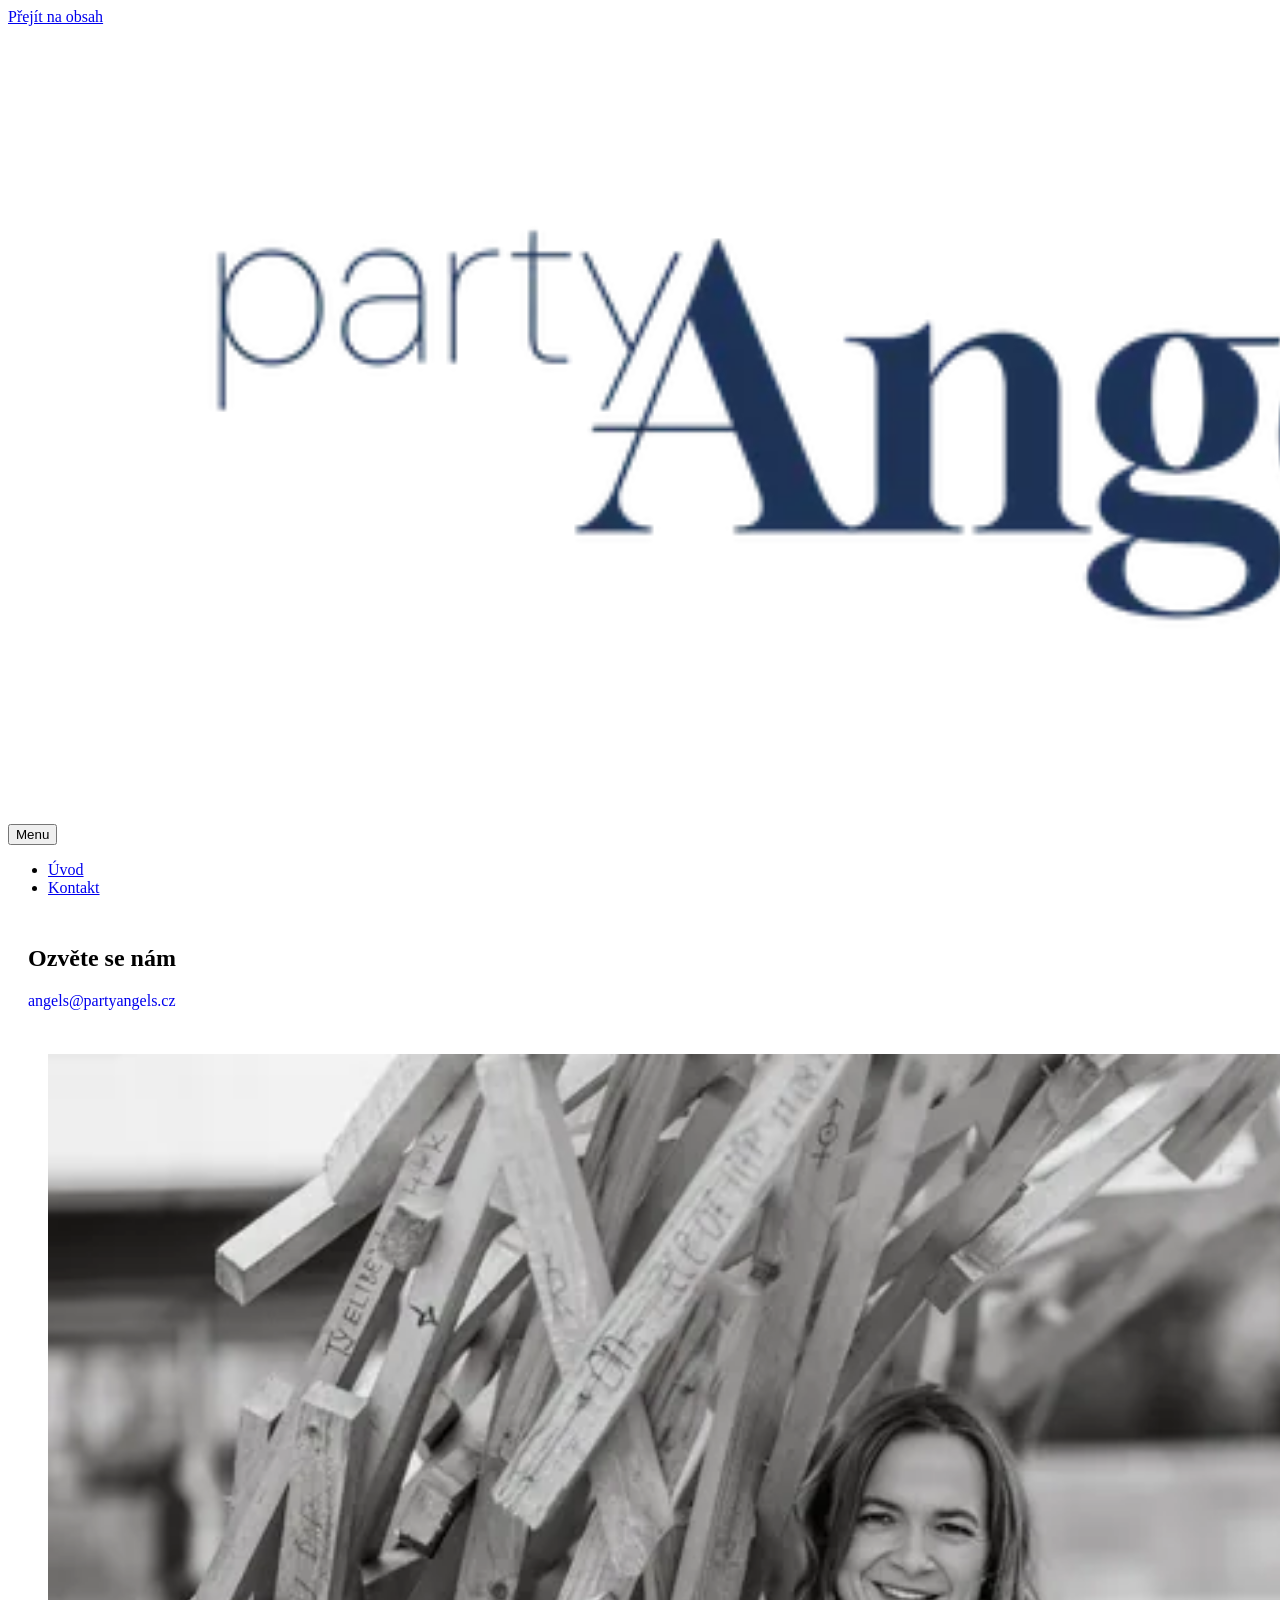
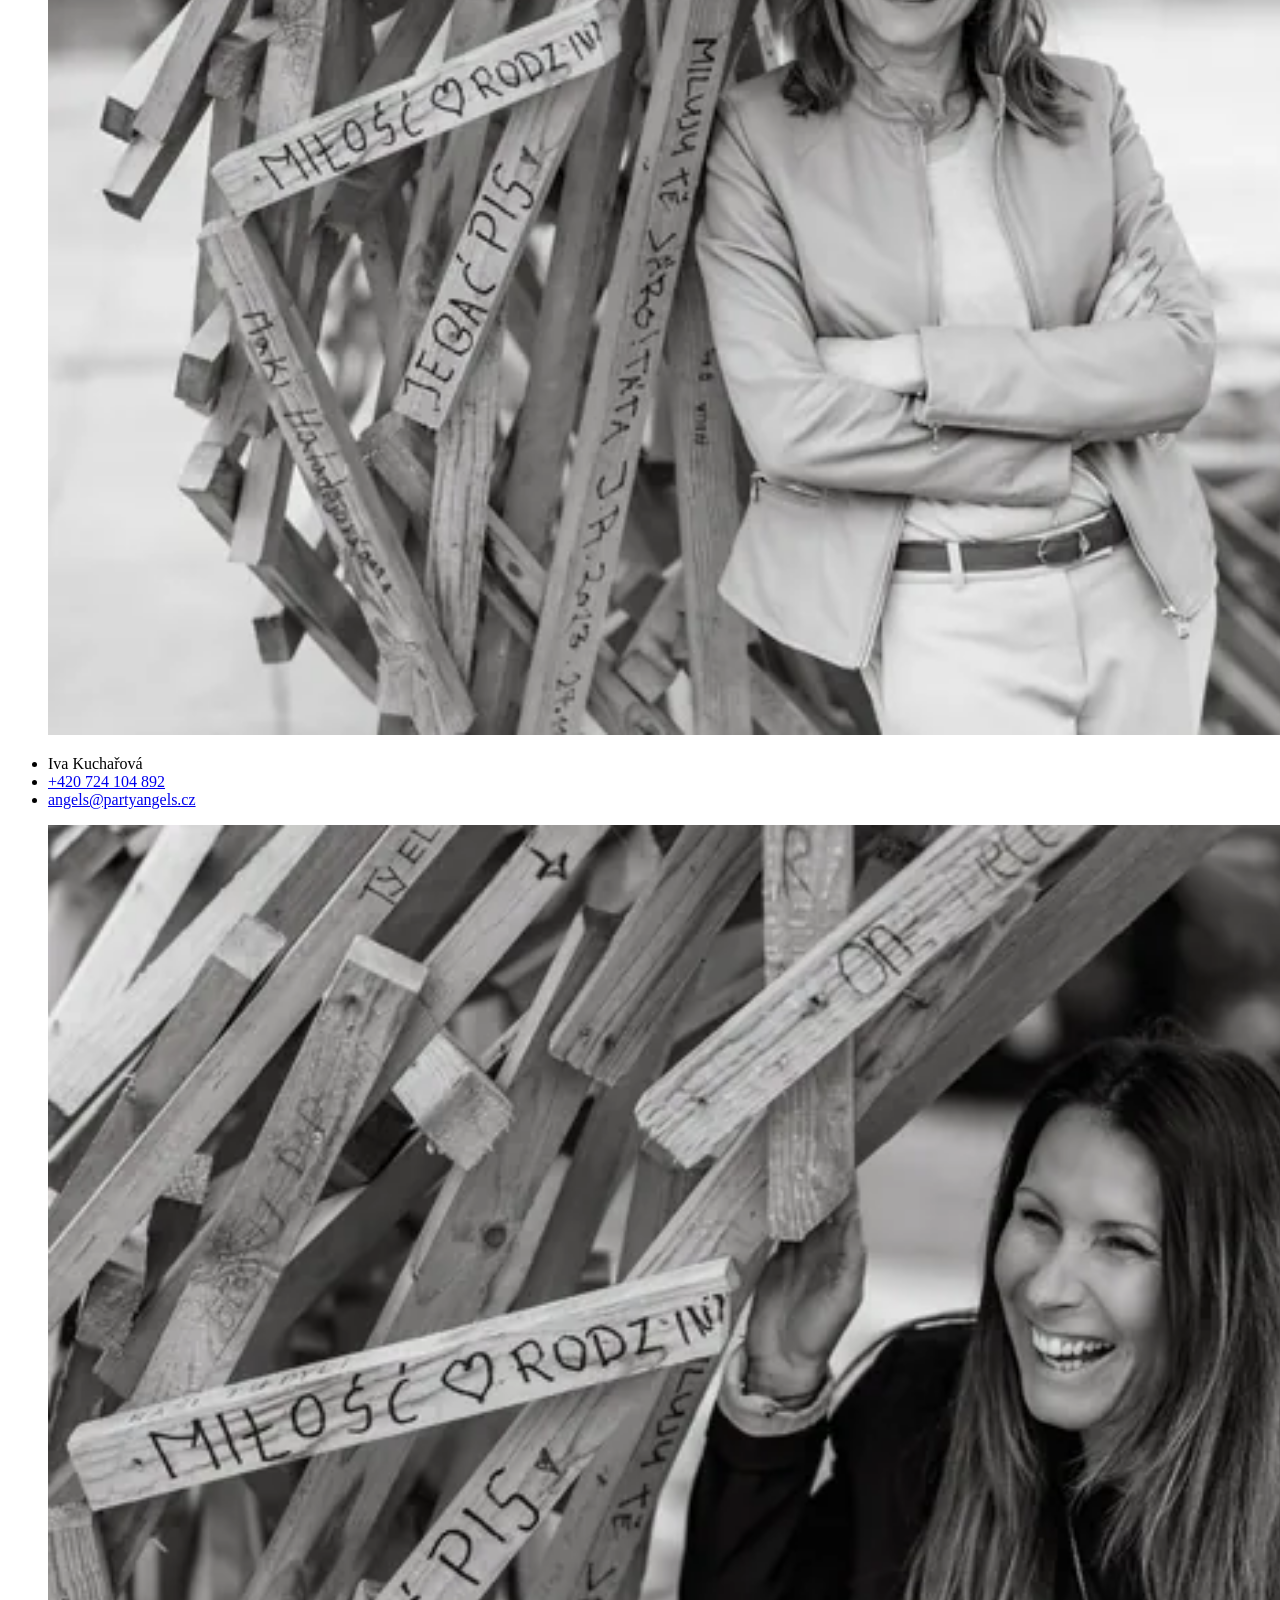
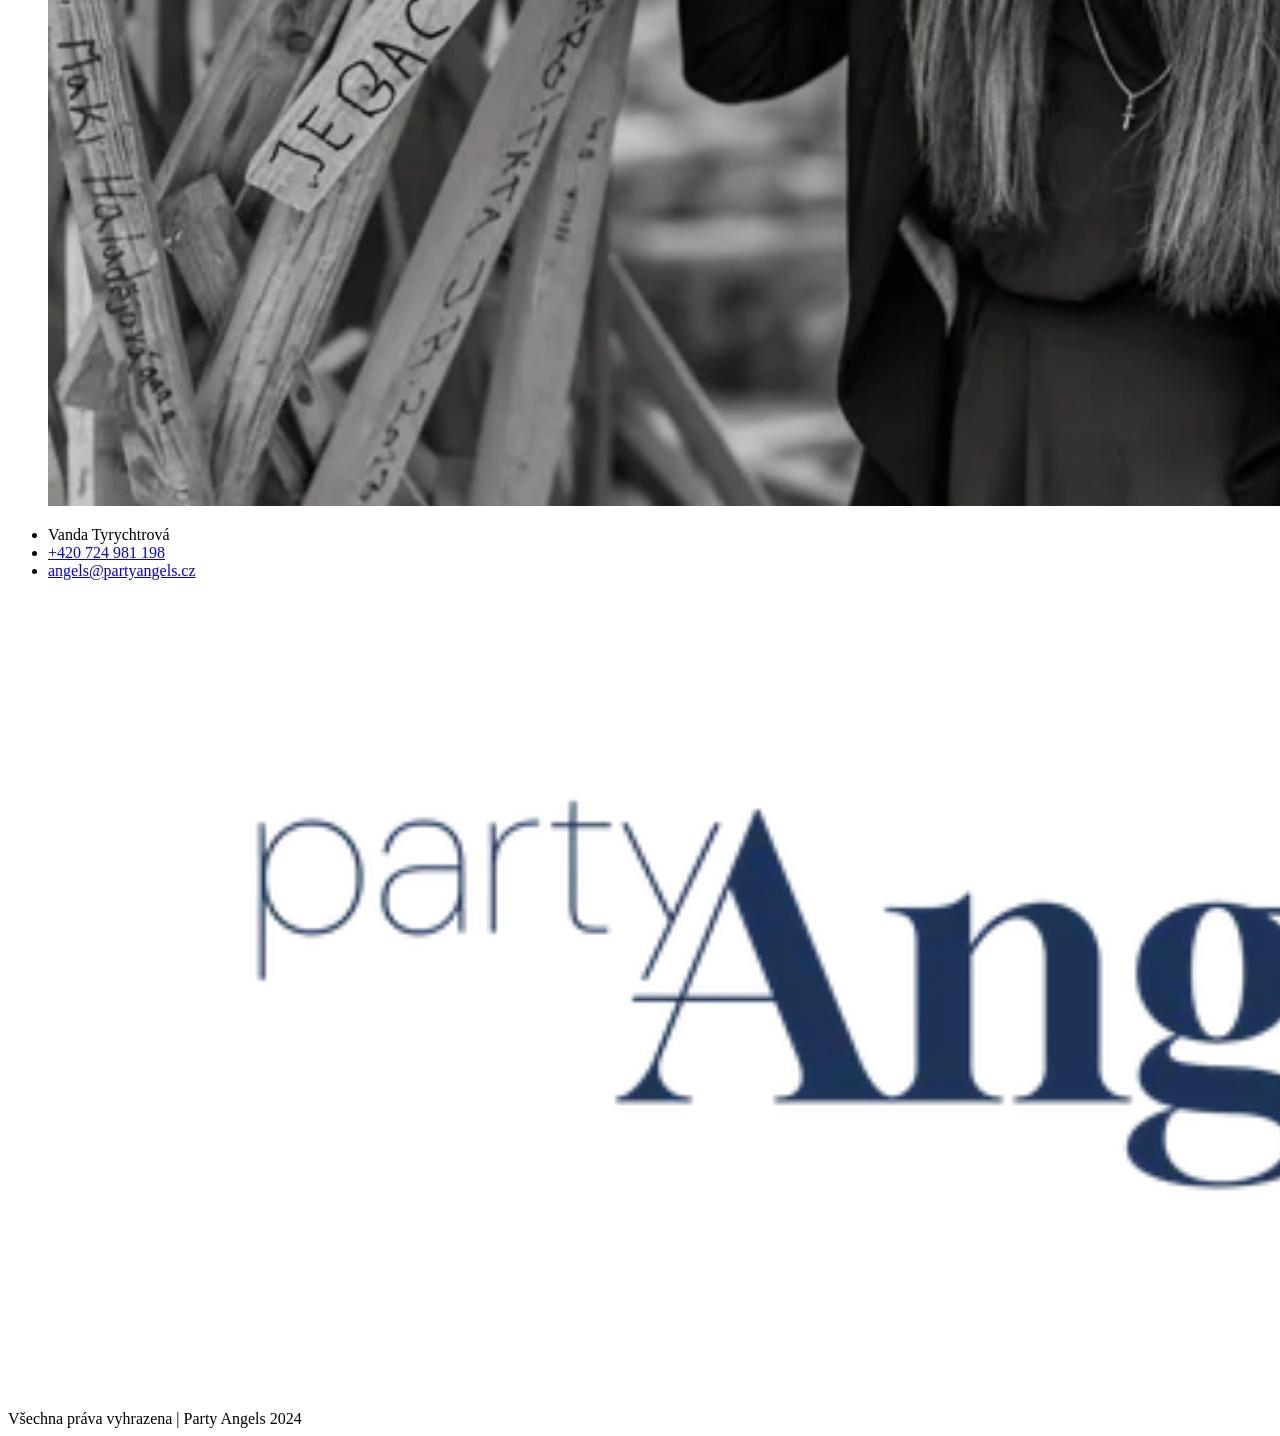
==== kontakt/index.html @ 7395e7d6 "Add files via upload" ====
<!DOCTYPE html>
<html lang="cs">
<head>
<meta charset="utf-8">
<meta name="viewport" content="width=device-width, initial-scale=1">
<title>Kontakt :: partyangels</title>
<meta name="description" content="Ozvěte se nám. Iva Kuchařová a Vanda Tyrychtrová — Party Angels, organizace akcí a produkční práce.">
<link rel="canonical" href="https://www.partyangels.cz/kontakt/">

<meta property="og:type" content="website">
<meta property="og:site_name" content="Party Angels">
<meta property="og:title" content="Kontakt :: partyangels">
<meta property="og:description" content="Ozvěte se nám — angels@partyangels.cz">
<meta property="og:url" content="https://www.partyangels.cz/kontakt/">
<meta property="og:image" content="https://www.partyangels.cz/assets/img/hero-1200.jpg">
<meta property="og:locale" content="cs_CZ">
<meta name="twitter:card" content="summary_large_image">

<link rel="icon" href="/assets/img/favicon.png" sizes="any">
<link rel="apple-touch-icon" href="/assets/img/favicon.png">

<link rel="preload" href="/assets/fonts/metropolis-600.woff2" as="font" type="font/woff2" crossorigin>
<link rel="preload" href="/assets/fonts/metropolis-400.woff2" as="font" type="font/woff2" crossorigin>
<link rel="stylesheet" href="/assets/css/style.css">
</head>
<body>

<a class="skip-link" href="#main">Přejít na obsah</a>

<header class="site-header" id="siteHeader">
  <div class="site-header__inner">
    <a class="site-logo" href="/" aria-label="Party Angels — úvodní stránka">
      <picture>
        <source type="image/webp" srcset="/assets/img/logo-260.webp 260w, /assets/img/logo-450.webp 450w" sizes="126px">
        <img src="/assets/img/logo-260.png" width="1920" height="794" alt="Party Angels">
      </picture>
    </a>

    <button class="nav-toggle" id="navToggle" type="button" aria-expanded="false" aria-controls="siteNav">
      <span class="nav-toggle__bars" aria-hidden="true"></span>
      Menu
    </button>

    <nav class="site-nav" id="siteNav" aria-label="Hlavní menu">
      <ul>
        <li><a href="/">Úvod</a></li>
        <li><a href="/kontakt/" aria-current="page">Kontakt</a></li>
      </ul>
    </nav>
  </div>
</header>

<main id="main">

  <section class="section section--first">
    <div class="container">
      <div style="padding:12px 20px">
        <h1 class="text-center">Ozvěte se nám</h1>
        <p class="text-center"><a href="mailto:angels@partyangels.cz" style="text-decoration:none">angels@partyangels.cz</a></p>
      </div>
    </div>
  </section>

  <section class="section">
    <div class="container">
      <div class="grid-2">

        <div>
          <figure class="figure">
            <picture>
              <source type="image/webp" srcset="/assets/img/iva-450.webp 450w, /assets/img/iva-700.webp 700w, /assets/img/iva-1200.webp 1200w" sizes="(min-width:900px) 590px, calc(100vw - 40px)">
              <img src="/assets/img/iva-1200.jpg"
                   srcset="/assets/img/iva-450.jpg 450w, /assets/img/iva-700.jpg 700w, /assets/img/iva-1200.jpg 1200w"
                   sizes="(min-width:900px) 590px, calc(100vw - 40px)"
                   width="1920" height="1281" alt="Iva Kuchařová">
            </picture>
          </figure>
          <ul class="person-list">
            <li>Iva Kuchařová</li>
            <li><a href="tel:+420724104892">+420 724 104 892</a></li>
            <li><a href="mailto:angels@partyangels.cz">angels@partyangels.cz</a></li>
          </ul>
        </div>

        <div>
          <figure class="figure">
            <picture>
              <source type="image/webp" srcset="/assets/img/vanda-450.webp 450w, /assets/img/vanda-700.webp 700w, /assets/img/vanda-1200.webp 1200w" sizes="(min-width:900px) 590px, calc(100vw - 40px)">
              <img src="/assets/img/vanda-1200.jpg"
                   srcset="/assets/img/vanda-450.jpg 450w, /assets/img/vanda-700.jpg 700w, /assets/img/vanda-1200.jpg 1200w"
                   sizes="(min-width:900px) 590px, calc(100vw - 40px)"
                   width="1920" height="1281" alt="Vanda Tyrychtrová">
            </picture>
          </figure>
          <ul class="person-list">
            <li>Vanda Tyrychtrová</li>
            <li><a href="tel:+420724981198">+420 724 981 198</a></li>
            <li><a href="mailto:angels@partyangels.cz">angels@partyangels.cz</a></li>
          </ul>
        </div>

      </div>

      <figure class="figure footer-mark">
        <picture>
          <source type="image/webp" srcset="/assets/img/logo-450.webp 450w" sizes="307px">
          <img src="/assets/img/logo-450.png" width="1920" height="794" alt="Party Angels" loading="lazy">
        </picture>
      </figure>
    </div>
  </section>

</main>

<footer class="site-footer">
  <div class="site-footer__inner">
    Všechna práva vyhrazena | Party Angels 2024
  </div>
</footer>

<script src="/assets/js/site.js" defer></script>
</body>
</html>
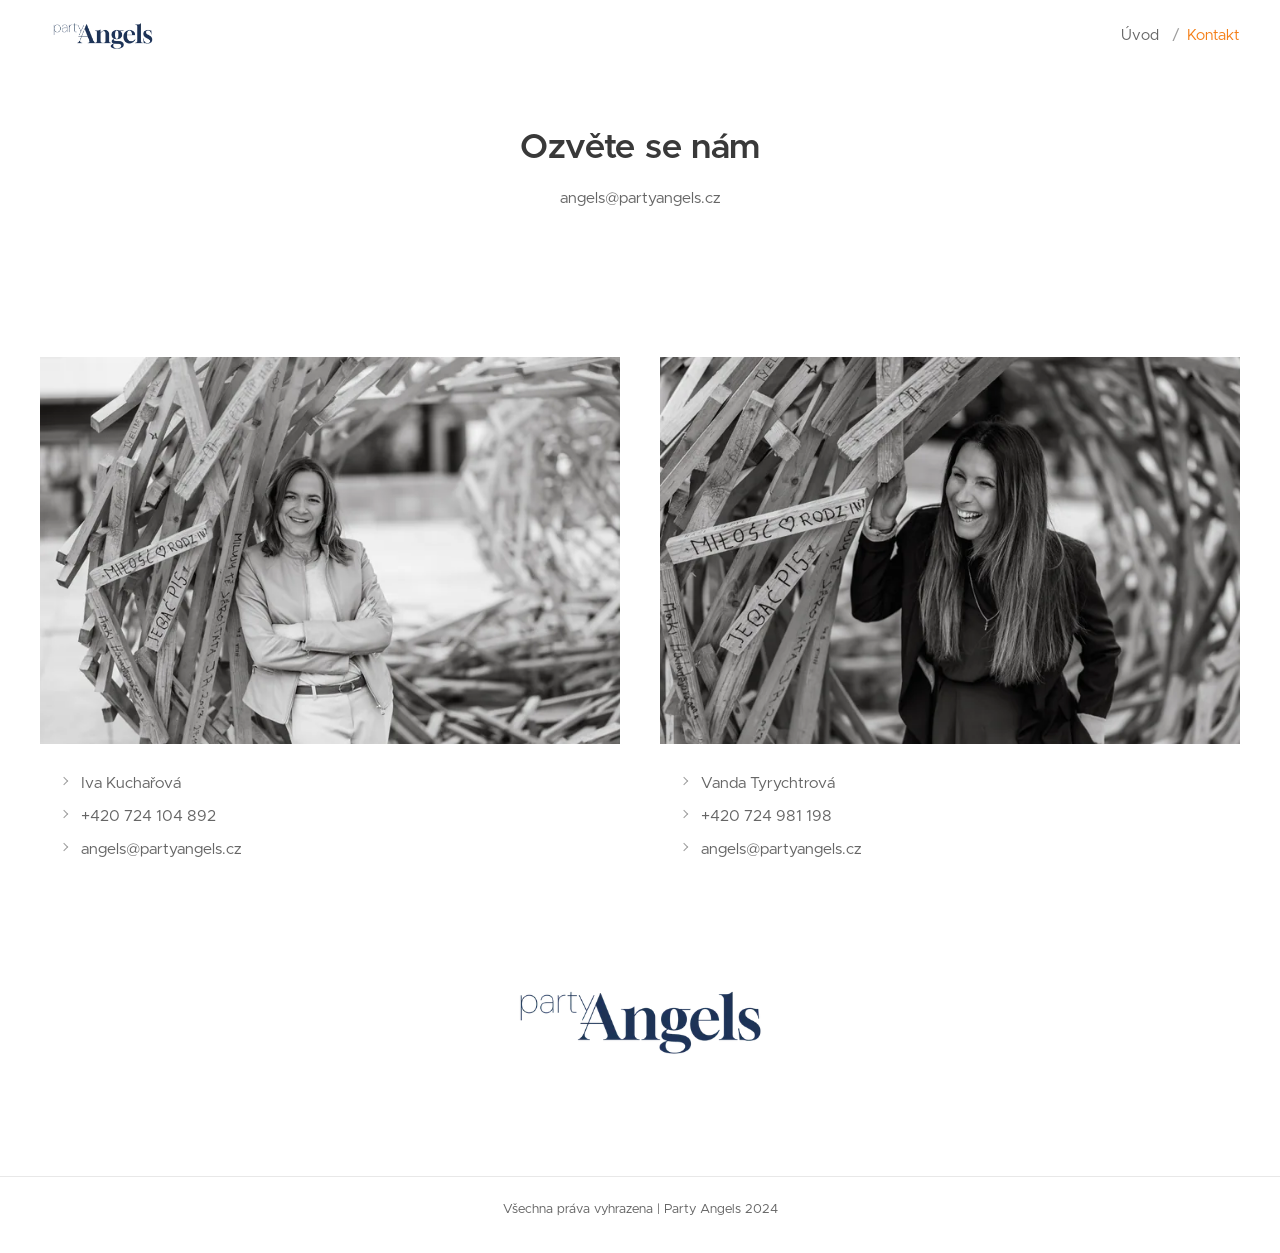
==== commit 00753f67: "Add files via upload" ====
--- a/kontakt/index.html
+++ b/kontakt/index.html
@@ -16,12 +16,12 @@
 <meta property="og:locale" content="cs_CZ">
 <meta name="twitter:card" content="summary_large_image">
 
-<link rel="icon" href="/assets/img/favicon.png" sizes="any">
-<link rel="apple-touch-icon" href="/assets/img/favicon.png">
+<link rel="icon" href="../assets/img/favicon.png" sizes="any">
+<link rel="apple-touch-icon" href="../assets/img/favicon.png">
 
-<link rel="preload" href="/assets/fonts/metropolis-600.woff2" as="font" type="font/woff2" crossorigin>
-<link rel="preload" href="/assets/fonts/metropolis-400.woff2" as="font" type="font/woff2" crossorigin>
-<link rel="stylesheet" href="/assets/css/style.css">
+<link rel="preload" href="../assets/fonts/metropolis-600.woff2" as="font" type="font/woff2" crossorigin>
+<link rel="preload" href="../assets/fonts/metropolis-400.woff2" as="font" type="font/woff2" crossorigin>
+<link rel="stylesheet" href="../assets/css/style.css">
 </head>
 <body>
 
@@ -29,10 +29,10 @@
 
 <header class="site-header" id="siteHeader">
   <div class="site-header__inner">
-    <a class="site-logo" href="/" aria-label="Party Angels — úvodní stránka">
+    <a class="site-logo" href="../" aria-label="Party Angels — úvodní stránka">
       <picture>
-        <source type="image/webp" srcset="/assets/img/logo-260.webp 260w, /assets/img/logo-450.webp 450w" sizes="126px">
-        <img src="/assets/img/logo-260.png" width="1920" height="794" alt="Party Angels">
+        <source type="image/webp" srcset="../assets/img/logo-260.webp 260w, ../assets/img/logo-450.webp 450w" sizes="126px">
+        <img src="../assets/img/logo-260.png" width="1920" height="794" alt="Party Angels">
       </picture>
     </a>
 
@@ -43,8 +43,8 @@
 
     <nav class="site-nav" id="siteNav" aria-label="Hlavní menu">
       <ul>
-        <li><a href="/">Úvod</a></li>
-        <li><a href="/kontakt/" aria-current="page">Kontakt</a></li>
+        <li><a href="../">Úvod</a></li>
+        <li><a href="./" aria-current="page">Kontakt</a></li>
       </ul>
     </nav>
   </div>
@@ -68,9 +68,9 @@
         <div>
           <figure class="figure">
             <picture>
-              <source type="image/webp" srcset="/assets/img/iva-450.webp 450w, /assets/img/iva-700.webp 700w, /assets/img/iva-1200.webp 1200w" sizes="(min-width:900px) 590px, calc(100vw - 40px)">
-              <img src="/assets/img/iva-1200.jpg"
-                   srcset="/assets/img/iva-450.jpg 450w, /assets/img/iva-700.jpg 700w, /assets/img/iva-1200.jpg 1200w"
+              <source type="image/webp" srcset="../assets/img/iva-450.webp 450w, ../assets/img/iva-700.webp 700w, ../assets/img/iva-1200.webp 1200w" sizes="(min-width:900px) 590px, calc(100vw - 40px)">
+              <img src="../assets/img/iva-1200.jpg"
+                   srcset="../assets/img/iva-450.jpg 450w, ../assets/img/iva-700.jpg 700w, ../assets/img/iva-1200.jpg 1200w"
                    sizes="(min-width:900px) 590px, calc(100vw - 40px)"
                    width="1920" height="1281" alt="Iva Kuchařová">
             </picture>
@@ -85,9 +85,9 @@
         <div>
           <figure class="figure">
             <picture>
-              <source type="image/webp" srcset="/assets/img/vanda-450.webp 450w, /assets/img/vanda-700.webp 700w, /assets/img/vanda-1200.webp 1200w" sizes="(min-width:900px) 590px, calc(100vw - 40px)">
-              <img src="/assets/img/vanda-1200.jpg"
-                   srcset="/assets/img/vanda-450.jpg 450w, /assets/img/vanda-700.jpg 700w, /assets/img/vanda-1200.jpg 1200w"
+              <source type="image/webp" srcset="../assets/img/vanda-450.webp 450w, ../assets/img/vanda-700.webp 700w, ../assets/img/vanda-1200.webp 1200w" sizes="(min-width:900px) 590px, calc(100vw - 40px)">
+              <img src="../assets/img/vanda-1200.jpg"
+                   srcset="../assets/img/vanda-450.jpg 450w, ../assets/img/vanda-700.jpg 700w, ../assets/img/vanda-1200.jpg 1200w"
                    sizes="(min-width:900px) 590px, calc(100vw - 40px)"
                    width="1920" height="1281" alt="Vanda Tyrychtrová">
             </picture>
@@ -103,8 +103,8 @@
 
       <figure class="figure footer-mark">
         <picture>
-          <source type="image/webp" srcset="/assets/img/logo-450.webp 450w" sizes="307px">
-          <img src="/assets/img/logo-450.png" width="1920" height="794" alt="Party Angels" loading="lazy">
+          <source type="image/webp" srcset="../assets/img/logo-450.webp 450w" sizes="307px">
+          <img src="../assets/img/logo-450.png" width="1920" height="794" alt="Party Angels" loading="lazy">
         </picture>
       </figure>
     </div>
@@ -118,6 +118,6 @@
   </div>
 </footer>
 
-<script src="/assets/js/site.js" defer></script>
+<script src="../assets/js/site.js" defer></script>
 </body>
 </html>
--- a/assets/css/style.css
+++ b/assets/css/style.css
@@ -0,0 +1,262 @@
+/* ------------------------------------------------------------------
+   Party Angels — statický web
+   Vizuální parita s původním webem (Webnode), čistě přepsané.
+------------------------------------------------------------------ */
+
+/* --- Metropolis (self-hosted) ------------------------------------ */
+@font-face{font-family:Metropolis;font-style:normal;font-weight:300;font-display:swap;src:url(../fonts/metropolis-300.woff2) format("woff2")}
+@font-face{font-family:Metropolis;font-style:italic;font-weight:300;font-display:swap;src:url(../fonts/metropolis-300-italic.woff2) format("woff2")}
+@font-face{font-family:Metropolis;font-style:normal;font-weight:400;font-display:swap;src:url(../fonts/metropolis-400.woff2) format("woff2")}
+@font-face{font-family:Metropolis;font-style:normal;font-weight:600;font-display:swap;src:url(../fonts/metropolis-600.woff2) format("woff2")}
+
+/* --- Tokeny ------------------------------------------------------ */
+:root{
+  --ink:#393939;
+  --body:#666;
+  --soft:#9d9d9d;
+  --accent:#f57f17;
+  --line:rgba(186,186,186,.5);
+  --hairline:#e8e8e8;
+  --bg:#fff;
+
+  --container:1280px;
+  --gutter:20px;
+  --edge:40px;
+  --header-h:72px;
+
+  --fs-h1:2.175rem;   /* 34.8px */
+  --fs-h2:1.375rem;   /* 22px   */
+  --fs-body:.98125rem;/* 15.7px */
+  --fs-quote:1.5rem;  /* 24px   */
+  --fs-nav:.95rem;    /* 15.2px */
+
+  --font:Metropolis,"Metropolis Fallback",-apple-system,BlinkMacSystemFont,"Segoe UI",Roboto,
+         "Apple Color Emoji","Noto Color Emoji",sans-serif;
+}
+
+*,*::before,*::after{box-sizing:border-box}
+
+html{scroll-behavior:smooth;-webkit-text-size-adjust:100%}
+
+body{
+  margin:0;
+  background:var(--bg);
+  color:var(--body);
+  font-family:var(--font);
+  font-size:var(--fs-body);
+  font-weight:400;
+  line-height:1.7;
+  -webkit-font-smoothing:subpixel-antialiased;
+}
+
+img{max-width:100%;height:auto;display:block}
+a{color:inherit}
+
+.container{
+  max-width:var(--container);
+  margin-inline:auto;
+  padding-inline:var(--gutter);
+}
+
+.skip-link{
+  position:absolute;left:-9999px;top:0;z-index:200;
+  background:var(--ink);color:#fff;padding:.75rem 1.25rem;
+}
+.skip-link:focus{left:0}
+
+/* --- Hlavička ---------------------------------------------------- */
+.site-header{
+  position:sticky;top:0;z-index:70;
+  background:var(--bg);
+  transition:box-shadow .3s linear;
+}
+.site-header.is-scrolled{box-shadow:0 1px 0 rgba(0,0,0,.06),0 6px 18px -12px rgba(0,0,0,.25)}
+
+.site-header__inner{
+  max-width:1520px;margin-inline:auto;
+  padding-inline:var(--edge);
+  height:var(--header-h);
+  display:flex;align-items:center;justify-content:space-between;gap:1.5rem;
+}
+
+.site-logo{display:inline-flex;align-items:center;flex:0 0 auto}
+.site-logo img{width:126px;height:auto}
+
+.nav-toggle{
+  display:none;
+  border:0;background:none;padding:.5rem;margin:0;
+  font:inherit;font-size:var(--fs-nav);color:var(--body);
+  cursor:pointer;align-items:center;gap:.5rem;
+}
+.nav-toggle__bars{position:relative;display:block;width:20px;height:2px;background:currentColor}
+.nav-toggle__bars::before,.nav-toggle__bars::after{
+  content:"";position:absolute;left:0;width:20px;height:2px;background:currentColor
+}
+.nav-toggle__bars::before{top:-6px}
+.nav-toggle__bars::after{top:6px}
+
+.site-nav ul{
+  list-style:none;margin:0 -10px 0 0;padding:0;
+  display:flex;align-items:center;
+}
+.site-nav li + li::before{
+  content:"/";color:var(--soft);padding-inline:.15rem;
+}
+.site-nav a{
+  display:inline-block;
+  padding:0 10px 0 5px;
+  font-size:var(--fs-nav);
+  line-height:50px;
+  color:var(--body);
+  text-decoration:none;
+  transition:color .2s;
+}
+.site-nav a:hover,
+.site-nav a:focus-visible{color:var(--accent)}
+.site-nav a[aria-current="page"]{color:var(--accent)}
+
+/* --- Sekce ------------------------------------------------------- */
+.section{padding-block:60px}
+.section--first{padding-top:41px}
+
+/* Původní web měl nad nadpisem prázdný řádek nadpisu a pod ním prázdný
+   odstavec — replikujeme to čistě odsazením, ne prázdnými elementy. */
+.hero-copy h1{margin-top:61px}
+.hero-copy .lead-quote{margin-top:66px}
+
+.grid-2{
+  display:grid;
+  grid-template-columns:repeat(2,minmax(0,1fr));
+  gap:0;
+  align-items:start;
+}
+.grid-2 > * {padding:12px 20px}
+
+/* --- Typografie -------------------------------------------------- */
+h1,h2,h3{color:var(--ink);margin:0;font-weight:300}
+
+h1{
+  font-size:var(--fs-h1);
+  line-height:1.3;
+  letter-spacing:-.29px;
+  font-weight:600;
+  padding-bottom:1rem;
+}
+/* Původní web měl každý řádek jako samostatný nadpis s odsazením 1rem. */
+h1 .line{display:block}
+h1 .line + .line{margin-top:1rem}
+
+h2{
+  font-size:var(--fs-h2);
+  line-height:1.35;
+  letter-spacing:-.22px;
+  font-weight:600;
+  padding-bottom:.5rem;
+}
+
+p{margin:0 0 1rem}
+p:last-child{margin-bottom:0}
+
+.lead-quote{
+  margin:2.25rem 0 0;
+  padding:.25rem 0 .25rem 29px;
+  border-left:4px solid var(--line);
+  color:var(--soft);
+  font-size:var(--fs-quote);
+  font-weight:300;
+  font-style:italic;
+  line-height:1.35;
+}
+
+.text-center{text-align:center}
+
+/* --- Obrázky ----------------------------------------------------- */
+.figure{margin:0}
+.figure img{width:100%}
+
+/* --- Kontaktní karty --------------------------------------------- */
+.person-list{
+  list-style:none;margin:1.5rem 0 0;padding:0;
+}
+.person-list li{
+  position:relative;
+  padding-left:41px;
+  line-height:2.1;
+}
+.person-list li::before{
+  content:"";
+  position:absolute;left:21px;top:.85em;
+  width:6px;height:6px;
+  border-top:1.5px solid var(--soft);
+  border-right:1.5px solid var(--soft);
+  transform:translateY(-50%) rotate(45deg);
+}
+.person-list a{text-decoration:none}
+.person-list a:hover{color:var(--accent)}
+
+.footer-mark{
+  max-width:307px;
+  margin:80px auto 0;
+}
+
+/* --- Patička ----------------------------------------------------- */
+.site-footer{
+  padding-block:10px;
+  margin-top:20px;
+}
+.site-footer__inner{
+  max-width:1520px;margin-inline:auto;
+  padding:22px var(--edge);
+  border-top:1px solid var(--hairline);
+  text-align:center;
+  font-size:.8125rem;
+  color:var(--body);
+}
+.site-footer a{color:inherit}
+.site-footer a:hover{color:var(--accent)}
+
+/* --- Responzivita ------------------------------------------------ */
+@media (max-width:900px){
+  :root{--edge:20px}
+  .hero-copy h1{margin-top:0}
+  .hero-copy .lead-quote{margin-top:2rem}
+  .section--first{padding-top:24px}
+  .grid-2{grid-template-columns:1fr}
+  .grid-2 > *{padding-inline:20px}
+  .section{padding-block:44px}
+  .footer-mark{margin-top:48px}
+}
+
+@media (max-width:640px){
+  :root{
+    --fs-h1:1.85rem;
+    --fs-quote:1.25rem;
+    --header-h:64px;
+  }
+  .site-logo img{width:108px}
+
+  .nav-toggle{display:inline-flex}
+
+  .site-nav{
+    position:absolute;left:0;right:0;top:var(--header-h);
+    background:var(--bg);
+    border-top:1px solid var(--hairline);
+    box-shadow:0 12px 24px -18px rgba(0,0,0,.4);
+    display:none;
+  }
+  .site-nav.is-open{display:block}
+  .site-nav ul{flex-direction:column;align-items:stretch}
+  .site-nav li + li::before{content:none}
+  .site-nav a{
+    display:block;padding:0 20px;line-height:52px;
+    border-top:1px solid var(--hairline);
+  }
+  .site-nav li:first-child a{border-top:0}
+
+  .lead-quote{margin-top:1.75rem;padding-left:20px}
+}
+
+@media (prefers-reduced-motion:reduce){
+  html{scroll-behavior:auto}
+  *{transition-duration:.01ms !important}
+}
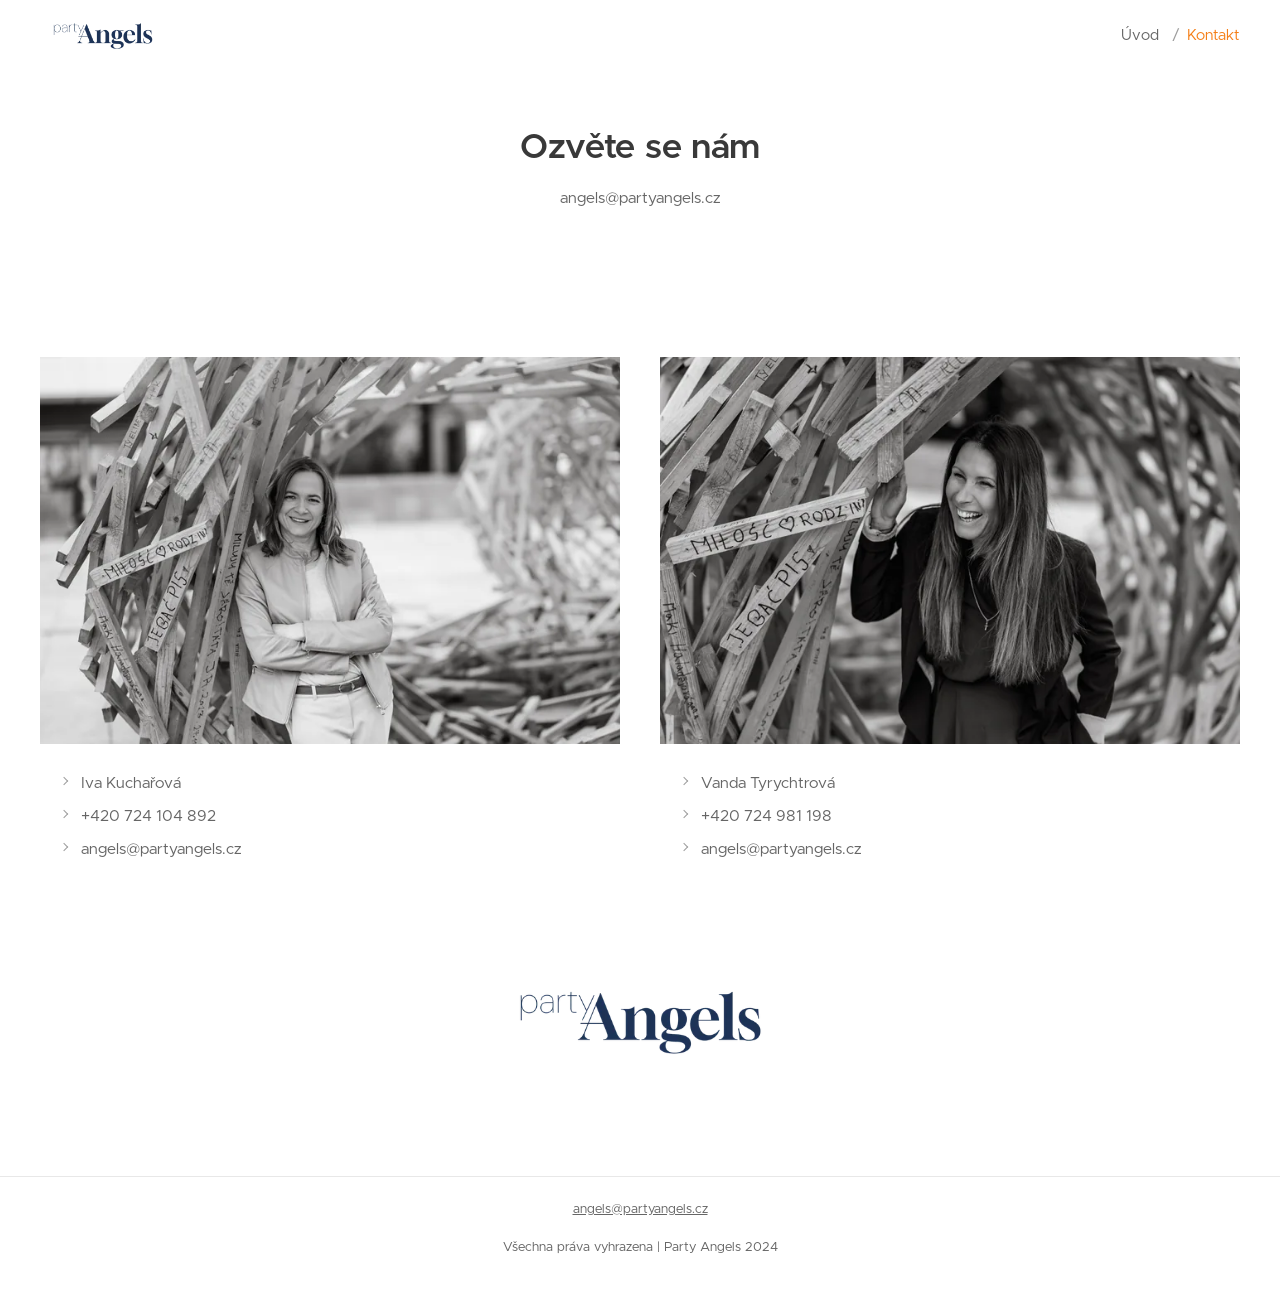
==== commit ee98dc8a: "Add files via upload" ====
--- a/kontakt/index.html
+++ b/kontakt/index.html
@@ -114,7 +114,8 @@
 
 <footer class="site-footer">
   <div class="site-footer__inner">
-    Všechna práva vyhrazena | Party Angels 2024
+    <p class="site-footer__contact"><a href="mailto:angels@partyangels.cz">angels@partyangels.cz</a></p>
+    <p class="site-footer__legal">Všechna práva vyhrazena | Party Angels 2024</p>
   </div>
 </footer>
 
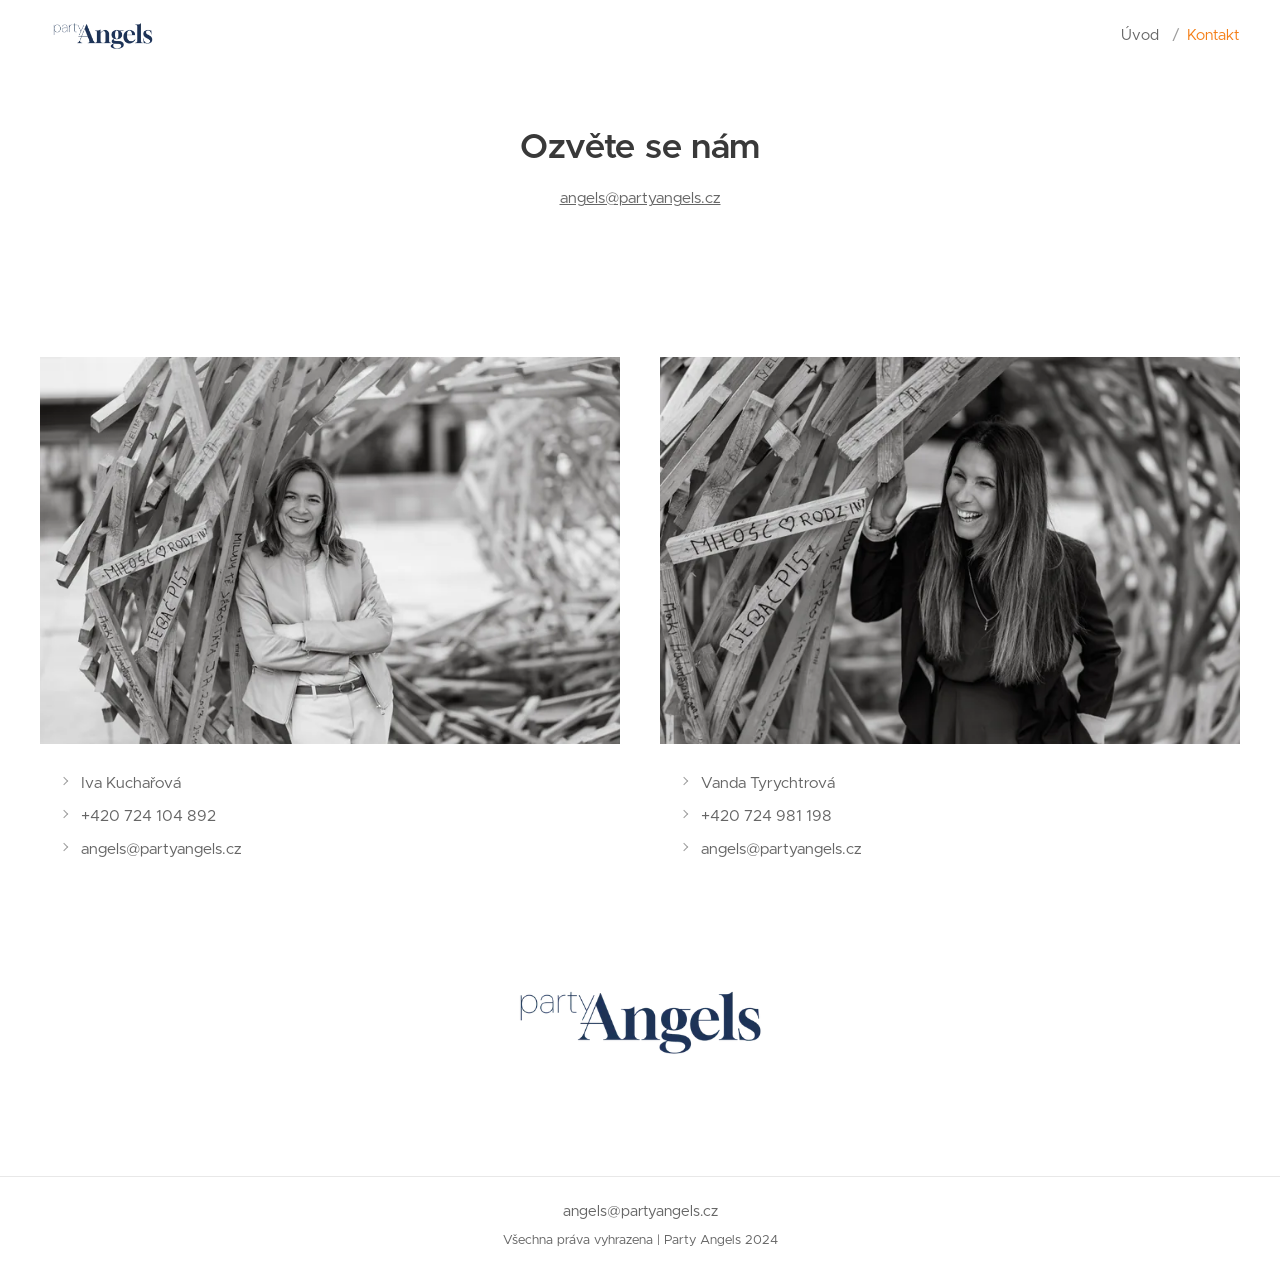
==== commit 7f574ad9: "Add files via upload" ====
--- a/kontakt/index.html
+++ b/kontakt/index.html
@@ -3,18 +3,22 @@
 <head>
 <meta charset="utf-8">
 <meta name="viewport" content="width=device-width, initial-scale=1">
-<title>Kontakt :: partyangels</title>
-<meta name="description" content="Ozvěte se nám. Iva Kuchařová a Vanda Tyrychtrová — Party Angels, organizace akcí a produkční práce.">
+<title>Kontakt — Party Angels | Iva Kuchařová a Vanda Tyrychtrová</title>
+<meta name="description" content="Kontakt na Party Angels: Iva Kuchařová +420 724 104 892, Vanda Tyrychtrová +420 724 981 198, angels@partyangels.cz. Organizace akcí a produkční práce.">
 <link rel="canonical" href="https://www.partyangels.cz/kontakt/">
 
 <meta property="og:type" content="website">
 <meta property="og:site_name" content="Party Angels">
-<meta property="og:title" content="Kontakt :: partyangels">
+<meta property="og:title" content="Kontakt — Party Angels">
 <meta property="og:description" content="Ozvěte se nám — angels@partyangels.cz">
 <meta property="og:url" content="https://www.partyangels.cz/kontakt/">
 <meta property="og:image" content="https://www.partyangels.cz/assets/img/hero-1200.jpg">
 <meta property="og:locale" content="cs_CZ">
+<meta property="og:image:width" content="1200">
+<meta property="og:image:height" content="800">
+<meta property="og:image:alt" content="Vanda Tyrychtrová a Iva Kuchařová, zakladatelky Party Angels">
 <meta name="twitter:card" content="summary_large_image">
+<meta name="robots" content="index, follow, max-snippet:-1, max-image-preview:large">
 
 <link rel="icon" href="../assets/img/favicon.png" sizes="any">
 <link rel="apple-touch-icon" href="../assets/img/favicon.png">
@@ -22,6 +26,40 @@
 <link rel="preload" href="../assets/fonts/metropolis-600.woff2" as="font" type="font/woff2" crossorigin>
 <link rel="preload" href="../assets/fonts/metropolis-400.woff2" as="font" type="font/woff2" crossorigin>
 <link rel="stylesheet" href="../assets/css/style.css">
+<script type="application/ld+json">
+{
+  "@context": "https://schema.org",
+  "@type": "ContactPage",
+  "@id": "https://www.partyangels.cz/kontakt/#webpage",
+  "url": "https://www.partyangels.cz/kontakt/",
+  "name": "Kontakt — Party Angels",
+  "inLanguage": "cs",
+  "isPartOf": { "@id": "https://www.partyangels.cz/#website" },
+  "about": {
+    "@type": "Organization",
+    "@id": "https://www.partyangels.cz/#organization",
+    "name": "Party Angels",
+    "url": "https://www.partyangels.cz/",
+    "email": "angels@partyangels.cz",
+    "employee": [
+      {
+        "@type": "Person",
+        "name": "Iva Kuchařová",
+        "telephone": "+420724104892",
+        "email": "angels@partyangels.cz",
+        "image": "https://www.partyangels.cz/assets/img/iva-1200.jpg"
+      },
+      {
+        "@type": "Person",
+        "name": "Vanda Tyrychtrová",
+        "telephone": "+420724981198",
+        "email": "angels@partyangels.cz",
+        "image": "https://www.partyangels.cz/assets/img/vanda-1200.jpg"
+      }
+    ]
+  }
+}
+</script>
 </head>
 <body>
 
@@ -56,7 +94,7 @@
     <div class="container">
       <div style="padding:12px 20px">
         <h1 class="text-center">Ozvěte se nám</h1>
-        <p class="text-center"><a href="mailto:angels@partyangels.cz" style="text-decoration:none">angels@partyangels.cz</a></p>
+        <p class="text-center"><a class="lead-mail" href="mailto:angels@partyangels.cz">angels@partyangels.cz</a></p>
       </div>
     </div>
   </section>
--- a/assets/css/style.css
+++ b/assets/css/style.css
@@ -193,6 +193,12 @@
 }
 .person-list a{text-decoration:none}
 .person-list a:hover{color:var(--accent)}
+.person-list__name{
+  color:var(--ink);
+  display:inline-block;
+  min-width:11.5rem;
+  padding-right:.75rem;
+}
 
 .footer-mark{
   max-width:307px;
@@ -212,6 +218,10 @@
   font-size:.8125rem;
   color:var(--body);
 }
+.site-footer__contact{margin:0 0 .35rem;font-size:.9375rem}
+.site-footer__contact a{text-decoration:none}
+.site-footer__contact a:hover{color:var(--accent)}
+.site-footer__legal{margin:0}
 .site-footer a{color:inherit}
 .site-footer a:hover{color:var(--accent)}
 
@@ -254,6 +264,8 @@
   .site-nav li:first-child a{border-top:0}
 
   .lead-quote{margin-top:1.75rem;padding-left:20px}
+  .person-list__name{display:block;min-width:0;padding-right:0}
+  .person-list li{line-height:1.75;padding-bottom:.5rem}
 }
 
 @media (prefers-reduced-motion:reduce){
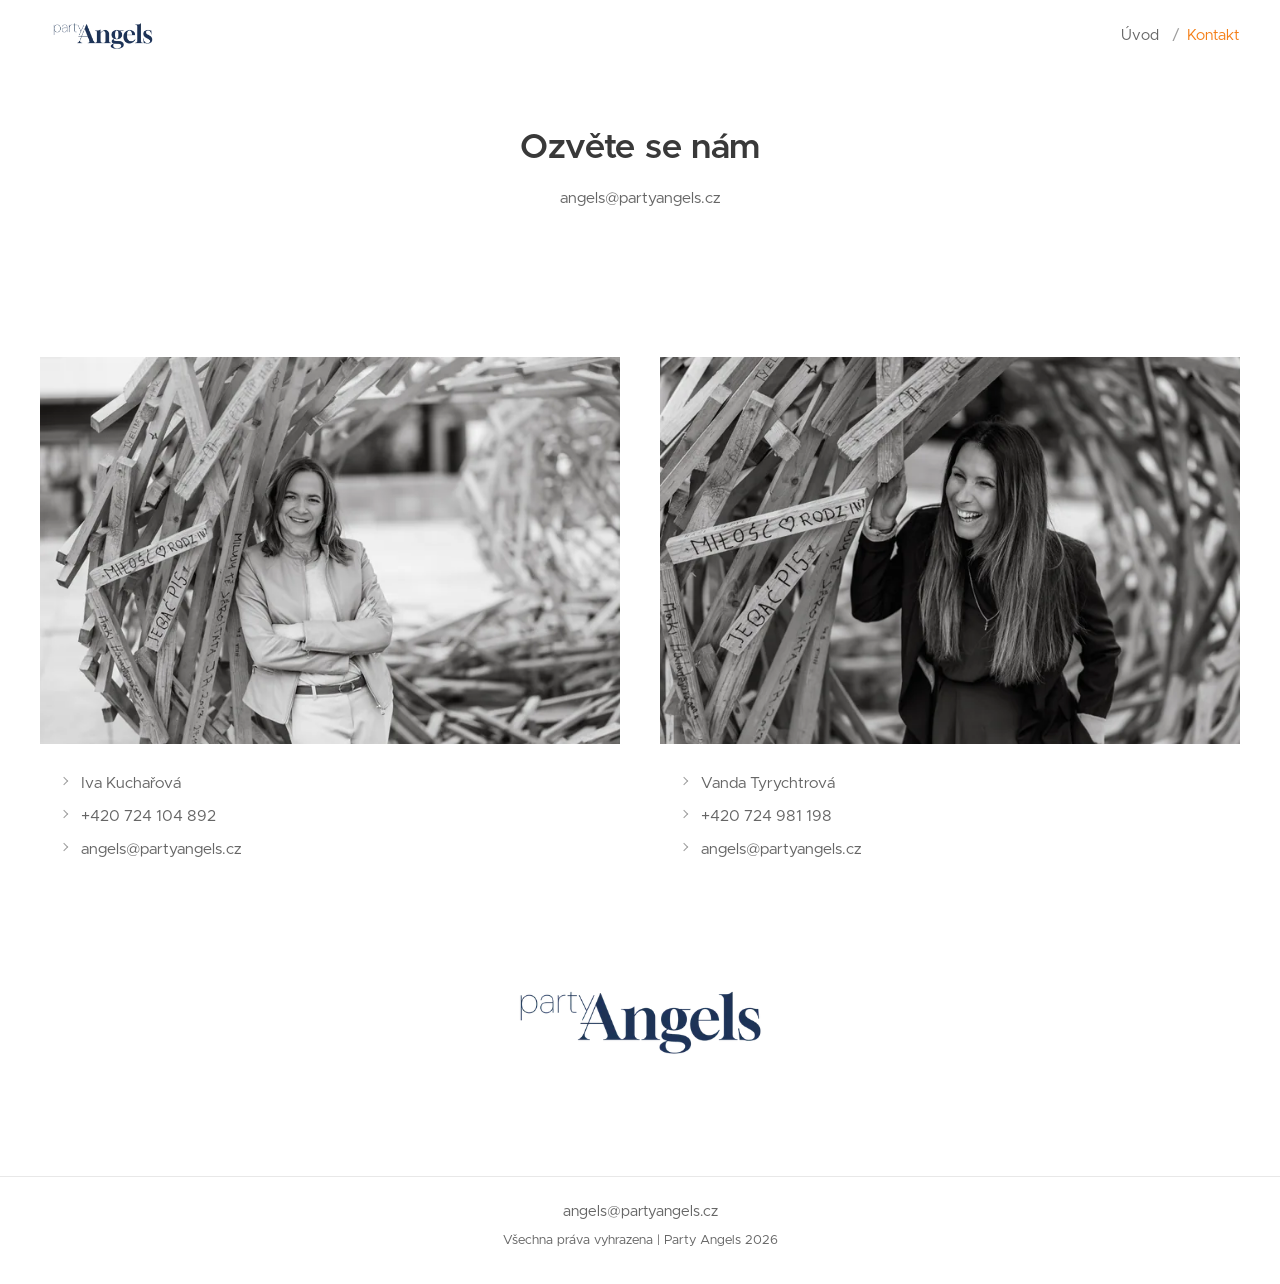
==== commit eef87b90: "Add files via upload" ====
--- a/kontakt/index.html
+++ b/kontakt/index.html
@@ -153,7 +153,7 @@
 <footer class="site-footer">
   <div class="site-footer__inner">
     <p class="site-footer__contact"><a href="mailto:angels@partyangels.cz">angels@partyangels.cz</a></p>
-    <p class="site-footer__legal">Všechna práva vyhrazena | Party Angels 2024</p>
+    <p class="site-footer__legal">Všechna práva vyhrazena | Party Angels 2026</p>
   </div>
 </footer>
 
--- a/assets/css/style.css
+++ b/assets/css/style.css
@@ -30,8 +30,8 @@
   --fs-quote:1.5rem;  /* 24px   */
   --fs-nav:.95rem;    /* 15.2px */
 
-  --font:Metropolis,"Metropolis Fallback",-apple-system,BlinkMacSystemFont,"Segoe UI",Roboto,
-         "Apple Color Emoji","Noto Color Emoji",sans-serif;
+  --font:Metropolis,-apple-system,BlinkMacSystemFont,"Segoe UI",Roboto,
+         "Helvetica Neue",Arial,"Apple Color Emoji","Noto Color Emoji",sans-serif;
 }
 
 *,*::before,*::after{box-sizing:border-box}
@@ -169,6 +169,9 @@
 }
 
 .text-center{text-align:center}
+
+.lead-mail{text-decoration:none;display:inline-block}
+.lead-mail:hover{color:var(--accent)}
 
 /* --- Obrázky ----------------------------------------------------- */
 .figure{margin:0}
@@ -266,6 +269,15 @@
   .lead-quote{margin-top:1.75rem;padding-left:20px}
   .person-list__name{display:block;min-width:0;padding-right:0}
   .person-list li{line-height:1.75;padding-bottom:.5rem}
+
+  /* Prst není kurzor — na dotykových displejích potřebují odkazy
+     na telefon a e-mail cíl kolem 44 px. */
+  .person-list a,
+  .site-footer__contact a,
+  .lead-mail{
+    display:inline-block;
+    padding-block:.5rem;
+  }
 }
 
 @media (prefers-reduced-motion:reduce){
